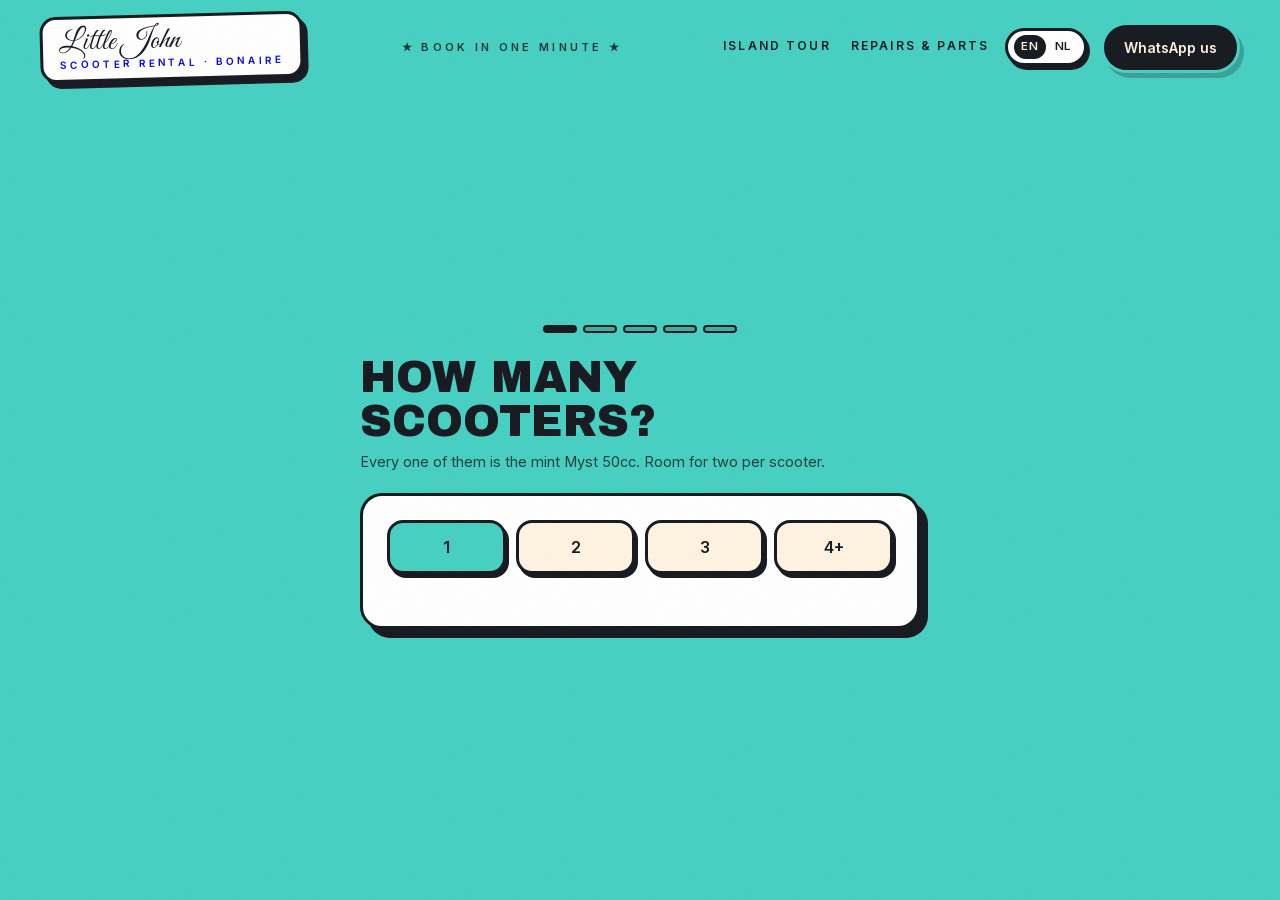
==== book/index.html @ 7f9b7f6e "WhatsApp booking quiz at /book/ and /nl/book/: the site takes real bookings today Five-step quiz (ho" ====
<!DOCTYPE html>
<html lang="en">
<head>
<meta charset="UTF-8">
<meta name="viewport" content="width=device-width, initial-scale=1.0">
<title>Book your scooter · Little John Scooters · Bonaire</title>
<meta name="description" content="Book a Little John scooter in one minute. Answer a few quick questions and send your booking straight to us on WhatsApp.">
<meta name="robots" content="noindex, nofollow">
<link rel="canonical" href="https://salty-code-studio.github.io/little-john-scooters/book/">
<link rel="alternate" hreflang="en" href="https://salty-code-studio.github.io/little-john-scooters/book/">
<link rel="alternate" hreflang="nl" href="https://salty-code-studio.github.io/little-john-scooters/nl/book/">
<link rel="alternate" hreflang="x-default" href="https://salty-code-studio.github.io/little-john-scooters/book/">
<meta property="og:title" content="Book your scooter · Little John Scooters">
<meta property="og:description" content="One minute, a few questions, and your scooter request lands straight in our WhatsApp.">
<meta property="og:type" content="website">
<meta property="og:image" content="https://salty-code-studio.github.io/little-john-scooters/assets/img/og.jpg">
<meta name="twitter:card" content="summary_large_image">
<link rel="icon" href="../assets/img/favicon.svg" type="image/svg+xml">
<link rel="preload" href="../assets/fonts/archivo-black.woff2" as="font" type="font/woff2" crossorigin>
<link rel="preload" href="../assets/fonts/inter-400.woff2" as="font" type="font/woff2" crossorigin>
<link rel="stylesheet" href="../css/styles.css">
</head>
<body>

<header class="topbar">
  <a class="lockup" href="../" aria-label="Little John Scooters home" style="text-decoration:none">
    <span class="script">Little John</span>
    <span class="caps">Scooter Rental · <em>Bonaire</em></span>
  </a>
  <p class="tagbar">★ Book in one minute ★</p>
  <div class="topnav">
    <nav class="navlinks" aria-label="Main">
      <a href="../tours/">Island Tour</a>
      <a href="../#repairs">Repairs &amp; Parts</a>
    </nav>
    <div class="lang" aria-label="Language">
      <span aria-current="true">EN</span>
      <a href="../nl/book/" lang="nl" hreflang="nl">NL</a>
    </div>
    <a class="pill" href="https://wa.me/5997774734?text=Hi%21%20I%27d%20like%20to%20reserve%20a%20scooter." target="_blank" rel="noopener">WhatsApp us</a>
  </div>
</header>

<main>
  <section class="stop field-mint quiz-stop">
    <div class="quiz">
      <div class="quiz-progress" aria-hidden="true"><i class="on"></i><i></i><i></i><i></i><i></i></div>

      <!-- Step 1: how many -->
      <section class="q-step active" aria-label="How many scooters">
        <h1 class="q-title">How many<br>scooters?</h1>
        <p class="q-sub">Every one of them is the mint Myst 50cc. Room for two per scooter.</p>
        <div class="q-card">
          <div class="q-opts row">
            <button type="button" class="q-opt sel" data-qty="1">1</button>
            <button type="button" class="q-opt" data-qty="2">2</button>
            <button type="button" class="q-opt" data-qty="3">3</button>
            <button type="button" class="q-opt" data-qty="4">4+</button>
          </div>
          <p class="q-error" role="alert"></p>
        </div>
      </section>

      <!-- Step 2: dates -->
      <section class="q-step" aria-label="Dates">
        <h1 class="q-title">When do<br>you ride?</h1>
        <p class="q-sub">Open Mon-Fri 09:00-17:00, Sat 10:00-14:00, Sunday by appointment.</p>
        <div class="q-card">
          <label class="q-field"><span>Pick-up date</span><input class="q-input" type="date" id="qFrom"></label>
          <label class="q-field"><span>Return date</span><input class="q-input" type="date" id="qUntil"></label>
          <div class="q-field"><span>Pick-up time (roughly)</span>
            <div class="q-chips">
              <button type="button" class="q-chip" data-time="09:00">09:00</button>
              <button type="button" class="q-chip" data-time="11:00">11:00</button>
              <button type="button" class="q-chip" data-time="13:00">13:00</button>
              <button type="button" class="q-chip" data-time="15:00">15:00</button>
              <button type="button" class="q-chip" data-time="flexible">Flexible</button>
            </div>
          </div>
          <div class="q-est" id="qEst" hidden></div>
          <p class="q-error" role="alert"></p>
          <div class="q-nav">
            <button type="button" class="btn btn-line" data-back>Back</button>
            <button type="button" class="btn btn-ink" data-next>Continue</button>
          </div>
        </div>
      </section>

      <!-- Step 3: where -->
      <section class="q-step" aria-label="Pickup or delivery">
        <h1 class="q-title">Pickup or<br>delivery?</h1>
        <p class="q-sub">We can bring the scooter to your hotel or apartment.</p>
        <div class="q-card">
          <div class="q-opts">
            <button type="button" class="q-opt sel" data-where="shop">At the shop · Kaya Industria 17-5</button>
            <button type="button" class="q-opt" data-where="delivery">Bring it to me</button>
          </div>
          <label class="q-field" id="qPlaceField" hidden><span>Where?</span><input class="q-input" type="text" id="qPlace" placeholder="Hotel, apartment or address"></label>
          <p class="q-error" role="alert"></p>
          <div class="q-nav">
            <button type="button" class="btn btn-line" data-back>Back</button>
            <button type="button" class="btn btn-ink" data-next>Continue</button>
          </div>
        </div>
      </section>

      <!-- Step 4: name -->
      <section class="q-step" aria-label="Your name">
        <h1 class="q-title">Who's<br>riding?</h1>
        <p class="q-sub">A name for the booking is all we need. You send the message yourself, so we get your WhatsApp automatically.</p>
        <div class="q-card">
          <label class="q-field"><span>Your name</span><input class="q-input" type="text" id="qName" placeholder="Your name" autocomplete="name"></label>
          <label class="q-field"><span>Anything to add? (optional)</span><input class="q-input" type="text" id="qNote" placeholder="Second helmet, late arrival…"></label>
          <p class="q-error" role="alert"></p>
          <div class="q-nav">
            <button type="button" class="btn btn-line" data-back>Back</button>
            <button type="button" class="btn btn-ink" data-next>Continue</button>
          </div>
        </div>
      </section>

      <!-- Step 5: summary + send -->
      <section class="q-step" aria-label="Send your request">
        <h1 class="q-title">Send it.<br>Ride it.</h1>
        <p class="q-sub">One tap opens WhatsApp with your request ready to go. Sjonny confirms it personally. You pay at pickup: cash or card.</p>
        <div class="q-card">
          <ul class="q-recap">
            <li><b>Scooters</b><span id="rQty"></span></li>
            <li><b>From</b><span id="rFrom"></span></li>
            <li><b>Until</b><span id="rUntil"></span></li>
            <li id="rEstRow"><b>Price est.</b><span id="rEst"></span></li>
            <li><b>Where</b><span id="rWhere"></span></li>
            <li><b>Name</b><span id="rName"></span></li>
          </ul>
          <a class="btn btn-mint btn-big q-wa" id="qSend" href="#" target="_blank" rel="noopener">Send via WhatsApp</a>
          <p class="q-alt">Rather talk? Call or app us at <a href="https://wa.me/5997774734" target="_blank" rel="noopener">+599 777 4734</a></p>
          <div class="q-nav">
            <button type="button" class="btn btn-line" data-back>Back</button>
            <span></span>
          </div>
        </div>
      </section>
    </div>
  </section>
</main>

<div class="grain" aria-hidden="true"></div>

<script src="../js/config.js"></script>
<script src="../js/book.js"></script>
</body>
</html>
---- css/styles.css ----
/* Little John Scooters · Island Pop mockup · Salty Code Studio */

@font-face { font-family: 'Archivo Black'; src: url('../assets/fonts/archivo-black.woff2') format('woff2'); font-weight: 900; font-display: swap; }
@font-face { font-family: 'Inter'; src: url('../assets/fonts/inter-400.woff2') format('woff2'); font-weight: 400; font-display: swap; }
@font-face { font-family: 'Inter'; src: url('../assets/fonts/inter-600.woff2') format('woff2'); font-weight: 600; font-display: swap; }
@font-face { font-family: 'Great Vibes'; src: url('../assets/fonts/great-vibes.woff2') format('woff2'); font-weight: 400; font-display: swap; }

:root {
  --mint: #45D0C2;
  --mint-deep: #2FB3A6;
  --ink: #15181E;
  --cream: #FFF3E2;
  --gold: #E9C878;
  --gold-deep: #C9A96A;
  --display: 'Archivo Black', 'Arial Black', sans-serif;
  --body: 'Inter', -apple-system, 'Helvetica Neue', sans-serif;
  --script: 'Great Vibes', 'Snell Roundhand', cursive;
}

* { margin: 0; padding: 0; box-sizing: border-box; }
html { scroll-behavior: smooth; }
body {
  font-family: var(--body);
  background: var(--mint);
  color: var(--ink);
  overflow-x: hidden;
  line-height: 1.5;
}

/* ---------- texture ---------- */
.grain {
  position: fixed; inset: -50%; z-index: 50; pointer-events: none; opacity: .05;
  background-image: url("data:image/svg+xml,%3Csvg xmlns='http://www.w3.org/2000/svg' width='140' height='140'%3E%3Cfilter id='n'%3E%3CfeTurbulence type='fractalNoise' baseFrequency='.85' numOctaves='2'/%3E%3C/filter%3E%3Crect width='140' height='140' filter='url(%23n)'/%3E%3C/svg%3E");
}

/* ---------- topbar ---------- */
.topbar {
  position: fixed; top: 0; left: 0; right: 0; z-index: 30;
  display: flex; justify-content: space-between; align-items: center; gap: 12px;
  padding: 14px clamp(16px, 3.5vw, 40px);
  mix-blend-mode: normal;
}
.lockup {
  display: flex; flex-direction: column; line-height: 1;
  background: #fff; border: 3px solid var(--ink); border-radius: 16px;
  padding: 8px 16px 10px; box-shadow: 5px 6px 0 var(--ink);
  transform: rotate(-1.5deg);
}
.lockup .script { font-family: var(--script); font-size: clamp(24px, 2.6vw, 30px); color: var(--ink); }
.lockup .caps { font-size: clamp(8px, .9vw, 10px); letter-spacing: .3em; text-transform: uppercase; font-weight: 600; margin-top: 2px; }
.lockup .caps em { font-style: normal; }
.tagbar {
  font-size: 11px; letter-spacing: .3em; text-transform: uppercase; font-weight: 600;
  opacity: .85; display: none;
}
@media (min-width: 900px) { .tagbar { display: block; } }
.pill {
  font-weight: 700; font-size: 14px; color: var(--cream); background: var(--ink);
  padding: 12px 20px; border-radius: 999px; text-decoration: none; border: 3px solid var(--mint);
  box-shadow: 4px 5px 0 rgba(21, 24, 30, .25);
  transition: transform .15s ease;
}
.pill:hover { transform: translateY(-2px) rotate(-2deg); }

/* ---------- fields ---------- */
.stop { min-height: 100svh; position: relative; display: flex; align-items: center; justify-content: center; padding: 18vh clamp(18px, 5vw, 72px) 12vh; overflow: hidden; }
.field-mint { background: var(--mint); color: var(--ink); }
.field-cream { background: var(--cream); color: var(--ink); }
.field-ink { background: var(--ink); color: var(--cream); }
.field-gold { background: var(--gold); color: var(--ink); }
.wrap { width: min(1080px, 100%); position: relative; z-index: 2; }

/* ---------- type ---------- */
h1, h2, h3, .p-num { font-family: var(--display); font-weight: 900; text-transform: uppercase; }
.kicker { font-size: 12px; letter-spacing: .32em; text-transform: uppercase; font-weight: 700; margin-bottom: 16px; opacity: .8; }
.mint-k { color: var(--mint); opacity: 1; }
.huge { font-size: clamp(38px, 7vw, 84px); line-height: .95; letter-spacing: -.01em; margin-bottom: 30px; }
.script { font-family: var(--script); text-transform: none; }
.accent { color: var(--mint-deep); font-size: clamp(22px, 2.4vw, 27px); }
.field-ink .accent { color: var(--mint); }
.big-script { font-size: clamp(40px, 6vw, 68px); color: var(--mint); }

/* ---------- hero ---------- */
#hero { flex-direction: column; text-align: center; }
.giant { position: relative; z-index: 1; line-height: .88; letter-spacing: -.015em; user-select: none; }
.giant .line { display: block; font-size: clamp(64px, 14.5vw, 220px); }
.giant .l2 { color: var(--cream); }

.hero-stage { position: relative; z-index: 2; width: min(64vmin, 540px); margin: clamp(-30px, -4vw, -60px) auto 0; }
.hero-scooter.cartoon-img { width: 100%; display: block; will-change: transform; }
.hero-puffs { position: absolute; left: 4%; bottom: 22%; width: 20%; height: 30%; pointer-events: none; }
.hero-puffs i {
  position: absolute; bottom: 0; left: 30%; border-radius: 50%;
  background: radial-gradient(circle at 42% 42%, rgba(21, 24, 30, .3), rgba(21, 24, 30, .08) 70%);
  width: 26px; height: 26px; opacity: 0;
}
.hero-puffs i:nth-child(2) { width: 34px; height: 34px; left: 12%; }
.hero-puffs i:nth-child(3) { width: 20px; height: 20px; left: 46%; }
.spin-badge { position: absolute; right: clamp(4px, 6vw, 90px); bottom: clamp(90px, 16vh, 170px); width: clamp(110px, 14vw, 180px); z-index: 3; }
.spin-badge svg { width: 100%; height: auto; animation: spin 14s linear infinite; }
.spin-badge text { font-family: var(--body); font-weight: 700; font-size: 15.5px; letter-spacing: .18em; fill: var(--ink); }
@keyframes spin { to { transform: rotate(360deg); } }
.hero-cta { display: flex; gap: 14px; justify-content: center; margin-top: 34px; flex-wrap: wrap; position: relative; z-index: 3; }

.btn {
  font-weight: 700; text-decoration: none; border-radius: 16px;
  padding: 16px 28px; font-size: 16px; display: inline-block; color: var(--ink);
  border: 3px solid var(--ink); background: transparent;
  box-shadow: 5px 6px 0 var(--ink);
  transition: transform .15s ease, box-shadow .15s ease;
}
.btn:hover { transform: translate(2px, 3px) rotate(-1deg); box-shadow: 2px 2px 0 var(--ink); }
.btn-ink { background: var(--ink); color: var(--cream); }
.btn-line { background: var(--cream); }
.btn-mint { background: var(--mint); color: var(--ink); border-color: var(--mint); box-shadow: 5px 6px 0 var(--mint-deep); }
.btn-mint:hover { box-shadow: 2px 2px 0 var(--mint-deep); }
.btn-big { font-size: 19px; padding: 20px 38px; }

/* ---------- doodles ---------- */
.doodles { position: absolute; inset: 0; z-index: 0; pointer-events: none; }
.d { position: absolute; width: clamp(22px, 3vw, 40px); fill: var(--ink); opacity: .85; }
.field-ink .d { fill: var(--mint); }
.d-eyes { width: clamp(44px, 6vw, 76px); }
.d-eyes circle { fill: var(--cream); stroke: var(--ink); stroke-width: 2; }
.d-eyes .pupil { fill: var(--ink); stroke: none; }
.field-ink .d-eyes circle { fill: var(--ink); stroke: var(--mint); }
.field-ink .d-eyes .pupil { fill: var(--mint); }

/* ---------- marquee ---------- */
.marquee { overflow: hidden; padding: 16px 0; border-top: 3px solid var(--ink); border-bottom: 3px solid var(--ink); position: relative; z-index: 3; }
.mq-ink { background: var(--ink); color: var(--cream); border-color: var(--ink); }
.mq-mint { background: var(--mint); color: var(--ink); }
.mq-track { display: flex; white-space: nowrap; width: max-content; }
.mq-track span {
  font-family: var(--display); font-size: clamp(15px, 1.8vw, 21px); letter-spacing: .12em;
  padding-right: 24px;
}
@media (prefers-reduced-motion: no-preference) {
  .mq-track { animation: mq 28s linear infinite; }
}
@keyframes mq { to { transform: translateX(-50%); } }

/* ---------- cards ---------- */
.cards { display: grid; gap: 20px; margin-top: 8px; }
.fleet-cards { grid-template-columns: repeat(auto-fit, minmax(250px, 1fr)); }
.routes, .quotes { grid-template-columns: repeat(auto-fit, minmax(230px, 1fr)); }
.card {
  background: #fff; border: 3px solid var(--ink); border-radius: 22px; padding: 26px;
  box-shadow: 8px 9px 0 var(--ink);
}
.field-gold .card, .field-cream .card { background: #fff; }
.tilt-l { transform: rotate(-1.4deg); }
.tilt-r { transform: rotate(1.3deg); }
.card h3 { font-size: clamp(20px, 2.2vw, 26px); margin: 4px 0 8px; }
.card p { font-size: 15px; }
.badges { list-style: none; display: flex; flex-wrap: wrap; gap: 8px; margin-top: 16px; }
.badges li {
  font-size: 11.5px; font-weight: 700; letter-spacing: .02em; text-transform: uppercase;
  background: var(--mint); border: 2px solid var(--ink);
  padding: 6px 10px; border-radius: 999px;
}

/* ---------- fleet burnout gag ---------- */
.burnout-stage { position: absolute; inset: auto 0 3vh 0; height: 30vh; z-index: 1; pointer-events: none; }
.fleet-scooter {
  position: absolute; bottom: 0; left: clamp(20px, 7vw, 120px);
  width: clamp(150px, 17vw, 250px);
  transform-origin: 18% 88%;
  filter: drop-shadow(8px 10px 0 rgba(21, 24, 30, .15));
  will-change: transform;
}
.smoke { position: absolute; bottom: 2%; left: clamp(0px, 5vw, 90px); width: clamp(90px, 10vw, 150px); height: 90px; }
.smoke i {
  position: absolute; bottom: 0; border-radius: 50%;
  background: radial-gradient(circle at 40% 40%, rgba(21, 24, 30, .28), rgba(21, 24, 30, .06) 70%);
  width: 34px; height: 34px; opacity: 0; transform: scale(.3);
}
.smoke i:nth-child(1) { left: 4%; }
.smoke i:nth-child(2) { left: 26%; width: 44px; height: 44px; }
.smoke i:nth-child(3) { left: 48%; width: 28px; height: 28px; }
.smoke i:nth-child(4) { left: 14%; bottom: 22px; width: 52px; height: 52px; }
.smoke i:nth-child(5) { left: 40%; bottom: 30px; width: 38px; height: 38px; }
html.static .burnout-stage { display: none; }

/* ---------- model cutouts in fleet cards ---------- */
.model-card { padding-top: 10px; overflow: visible; }
.model-cutout {
  display: block; width: 78%; max-width: 300px;
  margin: -74px auto 4px;
  transform: rotate(-4deg);
  filter: drop-shadow(0 14px 18px rgba(21, 24, 30, .28));
}
.fleet-cards { margin-top: 84px; }

/* ---------- location photos + availability chips ---------- */
.loc {
  border: 3px solid var(--ink); border-radius: 14px; overflow: hidden;
  margin: 2px 0 16px; transform: rotate(-1.6deg);
  box-shadow: 5px 6px 0 var(--ink); background: var(--ink);
}
.loc-r { transform: rotate(1.4deg); }
.loc img { width: 100%; aspect-ratio: 4 / 3; object-fit: cover; display: block; }
.chip-cta {
  display: inline-block; margin-top: 16px;
  font-size: 12.5px; font-weight: 700; letter-spacing: .06em; text-transform: uppercase;
  color: var(--ink); background: var(--mint); text-decoration: none;
  border: 2px solid var(--ink); border-radius: 999px; padding: 9px 14px;
  box-shadow: 3px 4px 0 var(--ink);
  transition: transform .15s ease, box-shadow .15s ease;
}
.chip-cta:hover { transform: translate(1px, 2px) rotate(-1deg); box-shadow: 1px 1px 0 var(--ink); }
.credit-photos { margin-top: 8px; opacity: .35; letter-spacing: .08em; }

/* ---------- rates stack ---------- */
.price-stack { list-style: none; margin-top: 10px; }
.price-stack li {
  display: flex; align-items: baseline; gap: clamp(14px, 3vw, 34px); flex-wrap: wrap;
  padding: 22px 0; border-bottom: 3px dashed rgba(255, 243, 226, .25); position: relative;
}
.p-num { font-size: clamp(56px, 10vw, 130px); color: var(--mint); line-height: .9; letter-spacing: -.02em; }
.p-per { font-size: clamp(14px, 1.6vw, 18px); font-weight: 700; text-transform: uppercase; letter-spacing: .18em; display: flex; flex-direction: column; gap: 4px; }
.p-per em { font-style: normal; font-weight: 400; text-transform: none; letter-spacing: 0; opacity: .7; font-size: 14px; }
.price-stack .best .p-num { color: var(--gold); }
.p-flag { position: absolute; top: 10px; left: 0; color: var(--gold); font-size: clamp(24px, 2.6vw, 32px); transform: rotate(-4deg); }
.price-stack .best { padding-top: 44px; }
.smallprint { font-size: 13.5px; opacity: .75; margin-top: 26px; }

/* ---------- booking ---------- */
.booking-wrap { display: grid; grid-template-columns: 1.05fr .95fr; gap: clamp(28px, 5vw, 64px); align-items: center; }
.checks { list-style: none; margin-top: 4px; }
.checks li { padding: 10px 0 10px 36px; position: relative; font-size: 17px; font-weight: 600; }
.checks li::before {
  content: '✓'; position: absolute; left: 0; top: 9px;
  width: 24px; height: 24px; border-radius: 50%;
  background: var(--ink); color: var(--mint); font-weight: 700; font-size: 14px;
  display: grid; place-items: center;
}
.note { font-size: 14px; opacity: .8; margin-top: 16px; max-width: 42ch; }

.phone {
  width: min(310px, 80vw); margin: 0 auto; background: var(--ink);
  border: 3px solid var(--ink); border-radius: 42px;
  padding: 12px; box-shadow: 12px 14px 0 rgba(21, 24, 30, .25);
  position: relative; transform: rotate(2deg);
}
.phone-notch { width: 96px; height: 20px; background: var(--ink); border-radius: 0 0 14px 14px; position: absolute; top: 10px; left: 50%; transform: translateX(-50%); z-index: 2; }
.phone-screen { background: #fff; border-radius: 30px; padding: 34px 16px 16px; }
.phone-title { font-family: var(--display); font-size: 17px; margin-bottom: 10px; text-transform: uppercase; }
.stock-pill { display: inline-block; font-size: 11px; font-weight: 700; background: var(--mint); border: 2px solid var(--ink); padding: 4px 10px; border-radius: 999px; margin-bottom: 12px; }
.cal-head, .cal-grid { display: grid; grid-template-columns: repeat(7, 1fr); gap: 3px; text-align: center; }
.cal-head span { font-size: 9.5px; letter-spacing: .08em; opacity: .55; padding: 4px 0; text-transform: uppercase; font-weight: 700; }
.cal-grid span { font-size: 11.5px; font-weight: 600; padding: 7px 0; border-radius: 8px; background: #f4f0e9; }
.cal-grid .dim { opacity: .35; }
.cal-grid .sel { background: #bdeee8; }
.cal-grid .start, .cal-grid .end { background: var(--mint); border: 2px solid var(--ink); }
.cal-grid .blocked { background: #f6dcd2; color: #b3aca3; text-decoration: line-through; }
.steps { display: flex; gap: 4px; margin: 14px 0; flex-wrap: wrap; }
.steps span { font-size: 9.5px; letter-spacing: .04em; text-transform: uppercase; font-weight: 700; padding: 5px 8px; border-radius: 999px; background: #f4f0e9; opacity: .65; }
.steps .done { background: #bdeee8; opacity: 1; }
.steps .active { background: var(--mint); border: 2px solid var(--ink); opacity: 1; }
.phone-btn { display: block; text-decoration: none; background: var(--ink); color: var(--mint); font-weight: 700; text-align: center; padding: 13px; border-radius: 14px; font-size: 14px; text-transform: uppercase; letter-spacing: .06em; }
.phone-btn:hover { background: #23262c; }

/* ---------- trust ---------- */
.stars { color: var(--ink); font-size: 26px; letter-spacing: .24em; margin-bottom: 20px; }
.stars-note { font-family: var(--body); font-size: 13px; letter-spacing: .12em; font-weight: 700; text-transform: uppercase; vertical-align: middle; margin-left: 8px; }
.quotes blockquote { font-size: 16px; font-style: italic; font-weight: 600; }
.quotes blockquote cite { display: block; margin-top: 12px; font-style: normal; font-size: 11.5px; font-weight: 700; letter-spacing: .12em; text-transform: uppercase; opacity: .55; }
.review-link { display: inline-block; margin-top: 22px; font-size: 13px; font-weight: 700; letter-spacing: .06em; text-transform: uppercase; color: var(--ink); }
.tour-quote { margin-top: 30px; font-size: 16px; font-style: italic; font-weight: 600; max-width: 560px; }
.tour-quote cite { display: block; margin-top: 12px; font-style: normal; font-size: 11.5px; font-weight: 700; letter-spacing: .12em; text-transform: uppercase; opacity: .6; }
.facts { margin-top: 30px; display: grid; gap: 6px; }
.facts p { font-size: 15px; }
.facts strong { text-transform: uppercase; font-size: 12.5px; letter-spacing: .14em; }
.repairs-strip { margin-top: 26px; padding: 18px 22px; background: var(--ink); color: var(--cream); border-radius: 18px; box-shadow: 8px 9px 0 rgba(21, 24, 30, .2); transform: rotate(-.6deg); }
.repairs-strip .script { margin-right: 10px; }
.repairs-strip p { font-size: 15.5px; }

/* ---------- finale ---------- */
#finale { text-align: center; }
.finale-wrap { display: flex; flex-direction: column; align-items: center; }
.giant-2 { font-size: clamp(58px, 12vw, 170px); line-height: .9; color: var(--cream); margin: 6px 0 0; }
.finale-scooter { width: min(52vmin, 420px); margin: 26px 0 10px; filter: drop-shadow(0 20px 34px rgba(69, 208, 194, .35)); will-change: transform; }
.contact-line { margin-top: 30px; font-size: 15px; opacity: .9; }
.contact-line a { color: var(--mint); text-decoration: none; font-weight: 600; }
footer { margin-top: 36px; }
.credit { font-size: 11.5px; letter-spacing: .2em; text-transform: uppercase; opacity: .55; }


/* ---------- interactive fleet cards ---------- */
.model-card { cursor: pointer; transition: transform .2s ease, box-shadow .2s ease; }
.model-card .model-cutout { transition: transform .3s cubic-bezier(.3, 1.6, .4, 1); }
.model-card:hover { transform: translateY(-6px) rotate(-.6deg); box-shadow: 10px 13px 0 var(--ink); }
.model-card:hover .model-cutout { transform: translateY(-30px) rotate(-9deg) scale(1.07); }
.model-card.tilt-r:hover .model-cutout { transform: translateY(-30px) rotate(9deg) scale(1.07); }

/* ---------- repairs: exploded cartoon ---------- */
.repairs-wrap { display: grid; grid-template-columns: .9fr 1.1fr; gap: clamp(24px, 4vw, 56px); align-items: center; }
.morph-stage { position: relative; width: 100%; max-width: 620px; margin: 0 auto; }
.morph-stage img { width: 100%; display: block; }
.rp-exploded { position: absolute; inset: 0; opacity: 0; }
.part-label {
  position: absolute; font-size: 12.5px; font-weight: 700; letter-spacing: .08em; text-transform: uppercase;
  background: var(--cream); border: 3px solid var(--ink); border-radius: 999px;
  padding: 7px 13px; box-shadow: 4px 5px 0 var(--ink); opacity: 0; white-space: nowrap;
}
.pl-1 { top: 4%; left: -2%; transform: rotate(-4deg); }
.pl-2 { top: 2%; right: -3%; transform: rotate(3deg); }
.pl-3 { bottom: 6%; left: -4%; transform: rotate(3deg); }
.pl-4 { bottom: 4%; right: -2%; transform: rotate(-3deg); }
.repairs-lead { font-size: 16.5px; max-width: 44ch; }
.repairs-badges { margin-top: 18px; }
.repairs-badges li { background: var(--cream); }
.part-label { opacity: 0; }
html.static .part-label { opacity: 1; }
@media (max-width: 900px) {
  .repairs-wrap { grid-template-columns: 1fr; }
}

/* ---------- topbar nav + language toggle ---------- */
.topnav { display: flex; align-items: center; gap: 14px; }
.navlinks { display: none; gap: 16px; }
@media (min-width: 720px) { .navlinks { display: flex; } }
.navlinks a {
  font-size: 12px; font-weight: 700; letter-spacing: .18em; text-transform: uppercase;
  color: var(--ink); text-decoration: none; padding: 6px 2px;
  border-bottom: 3px solid transparent; transition: border-color .15s ease;
}
.navlinks a:hover { border-color: var(--ink); }
.lang {
  display: flex; align-items: center; gap: 2px;
  background: #fff; border: 3px solid var(--ink); border-radius: 999px;
  padding: 4px 6px; box-shadow: 3px 4px 0 var(--ink); font-size: 11.5px; font-weight: 700;
}
.lang a, .lang span { color: var(--ink); text-decoration: none; padding: 3px 7px; border-radius: 999px; letter-spacing: .06em; }
.lang span { background: var(--ink); color: var(--cream); }
.lang a:hover { background: var(--cream); }

/* ---------- single-model fleet ---------- */
.fleet-cards.single { grid-template-columns: 1fr; max-width: 560px; margin-left: auto; margin-right: auto; }
.fleet-stats { display: flex; flex-wrap: wrap; gap: 10px 26px; margin-top: 26px; justify-content: center; }
.fleet-stats p { font-size: 13px; font-weight: 700; letter-spacing: .14em; text-transform: uppercase; }
.fleet-stats strong { font-family: var(--display); font-size: 22px; letter-spacing: 0; margin-right: 6px; }

/* ---------- tour teaser + tour page ---------- */
.tour-facts { display: flex; flex-wrap: wrap; gap: 10px; margin: 22px 0 6px; }
.tour-facts li {
  list-style: none; font-size: 12.5px; font-weight: 700; letter-spacing: .06em; text-transform: uppercase;
  background: var(--cream); color: var(--ink); border: 2px solid var(--ink);
  padding: 8px 13px; border-radius: 999px;
}
.field-ink .tour-facts li { background: var(--ink); color: var(--cream); border-color: var(--mint); }
.cta-row { display: flex; gap: 12px; flex-wrap: wrap; margin-top: 22px; }
.tour-lead { font-size: 17px; max-width: 54ch; }
.field-ink .tour-lead { opacity: .92; }

.route-list { list-style: none; display: grid; gap: 18px; margin-top: 10px; counter-reset: stop; }
.route-card { display: grid; grid-template-columns: auto 1fr; gap: 18px; align-items: start; }
.route-num {
  font-family: var(--display); font-size: clamp(26px, 3.4vw, 40px); line-height: 1;
  background: var(--ink); color: var(--mint); border-radius: 16px;
  padding: 12px 14px; box-shadow: 5px 6px 0 rgba(21, 24, 30, .22);
  transform: rotate(-2deg); min-width: 64px; text-align: center;
}
.route-card:nth-child(even) .route-num { transform: rotate(2deg); background: #fff; color: var(--ink); border: 3px solid var(--ink); }
.route-card h3 { font-size: clamp(18px, 2vw, 23px); margin-bottom: 6px; }
.route-card p { font-size: 15px; max-width: 62ch; }
.route-card .loc { max-width: 420px; margin-top: 14px; }
.route-flag { font-size: 12px; font-weight: 700; letter-spacing: .14em; text-transform: uppercase; background: var(--gold); border: 2px solid var(--ink); border-radius: 999px; padding: 4px 10px; display: inline-block; margin-left: 10px; transform: translateY(-3px); }

.tour-hero-facts { margin-top: 30px; display: flex; gap: 10px; flex-wrap: wrap; justify-content: center; }

.policy { margin-top: 26px; padding: 22px 26px; background: #fff; border: 3px solid var(--ink); border-radius: 22px; box-shadow: 8px 9px 0 var(--ink); }
.policy h3 { font-size: 18px; margin-bottom: 10px; }
.policy ul { list-style: none; display: grid; gap: 8px; }
.policy li { font-size: 14.5px; padding-left: 24px; position: relative; }
.policy li::before { content: '★'; position: absolute; left: 0; color: var(--mint-deep); }

/* ---------- repairs & parts ---------- */
.parts-line { font-size: 16.5px; max-width: 44ch; margin-top: 18px; }
.parts-line .script { margin-right: 8px; }

/* ---------- booking quiz (/book/) ---------- */
.quiz-stop { min-height: 100svh; display: flex; align-items: center; justify-content: center; padding: 16vh clamp(18px, 5vw, 72px) 10vh; }
.quiz { width: min(560px, 100%); }
.quiz-progress { display: flex; gap: 6px; margin-bottom: 22px; justify-content: center; }
.quiz-progress i { width: 34px; height: 8px; border-radius: 999px; background: rgba(21, 24, 30, .18); border: 2px solid var(--ink); }
.quiz-progress i.on { background: var(--ink); }
.q-step { display: none; }
.q-step.active { display: block; animation: qpop .35s cubic-bezier(.3, 1.4, .4, 1); }
@keyframes qpop { from { opacity: 0; transform: translateY(26px) scale(.98); } }
.q-title { font-family: var(--display); text-transform: uppercase; font-size: clamp(26px, 5vw, 44px); line-height: 1; margin-bottom: 8px; }
.q-sub { font-size: 14.5px; opacity: .8; margin-bottom: 20px; }
.q-card { background: #fff; border: 3px solid var(--ink); border-radius: 22px; padding: 24px; box-shadow: 8px 9px 0 var(--ink); }
.q-opts { display: grid; gap: 10px; }
.q-opts.row { grid-template-columns: repeat(auto-fit, minmax(70px, 1fr)); }
.q-opt {
  font-family: var(--body); font-weight: 700; font-size: 16px; color: var(--ink);
  background: var(--cream); border: 3px solid var(--ink); border-radius: 16px;
  padding: 14px 16px; cursor: pointer; text-align: center;
  box-shadow: 3px 4px 0 var(--ink); transition: transform .12s ease, box-shadow .12s ease, background .12s ease;
}
.q-opt:hover { transform: translate(1px, 2px); box-shadow: 1px 1px 0 var(--ink); }
.q-opt.sel { background: var(--mint); }
.q-field { display: block; margin-top: 14px; }
.q-field span { display: block; font-size: 11.5px; font-weight: 700; letter-spacing: .14em; text-transform: uppercase; margin-bottom: 6px; }
.q-input {
  width: 100%; font-family: var(--body); font-size: 17px; font-weight: 600; color: var(--ink);
  background: var(--cream); border: 3px solid var(--ink); border-radius: 14px; padding: 13px 14px;
}
.q-input:focus { outline: 3px solid var(--mint-deep); outline-offset: 1px; }
.q-chips { display: flex; flex-wrap: wrap; gap: 8px; margin-top: 10px; }
.q-chip { font-size: 13.5px; font-weight: 700; background: #fff; border: 2px solid var(--ink); border-radius: 999px; padding: 8px 13px; cursor: pointer; box-shadow: 2px 3px 0 var(--ink); }
.q-chip.sel { background: var(--mint); }
.q-est { margin-top: 16px; padding: 14px 16px; background: var(--cream); border: 3px dashed var(--ink); border-radius: 14px; font-size: 15px; font-weight: 600; }
.q-est strong { font-family: var(--display); font-size: 22px; }
.q-est em { display: block; font-style: normal; font-size: 12px; opacity: .7; margin-top: 2px; }
.q-nav { display: flex; gap: 10px; margin-top: 18px; justify-content: space-between; align-items: center; }
.q-error { color: #B3402F; font-size: 13.5px; font-weight: 700; margin-top: 10px; min-height: 18px; }
.q-recap { list-style: none; display: grid; gap: 8px; margin: 4px 0 18px; }
.q-recap li { display: flex; justify-content: space-between; gap: 14px; font-size: 15px; border-bottom: 2px dashed rgba(21, 24, 30, .18); padding-bottom: 8px; }
.q-recap li b { text-transform: uppercase; font-size: 11.5px; letter-spacing: .1em; opacity: .65; font-weight: 700; padding-top: 3px; white-space: nowrap; }
.q-wa { width: 100%; text-align: center; font-size: 18px; }
.q-alt { text-align: center; font-size: 13.5px; margin-top: 14px; opacity: .8; }
.q-alt a { color: var(--ink); font-weight: 700; }

/* ---------- static fallback ---------- */
html.static .mq-track { animation: none; }
html.static .spin-badge svg { animation: none; }

/* ---------- responsive ---------- */
@media (max-width: 900px) {
  .booking-wrap { grid-template-columns: 1fr; }
  .stop { padding: 14vh 18px 10vh; }
  .spin-badge { bottom: auto; top: 12%; right: 4%; }
  .price-stack li { gap: 10px; }
  .tilt-l, .tilt-r { transform: none; }
  /* burnout gag rides next to the heading instead of behind stacked cards */
  .burnout-stage { inset: 9vh 0 auto 0; height: 20vh; }
  .fleet-scooter { left: auto; right: 4vw; bottom: auto; top: 30px; width: 128px; }
  .smoke { left: auto; right: 26vw; bottom: auto; top: 60px; transform: scale(.7); }
  .route-card { grid-template-columns: 1fr; }
  .route-num { min-width: 56px; width: max-content; }
  .topbar { flex-wrap: wrap; row-gap: 8px; }
}
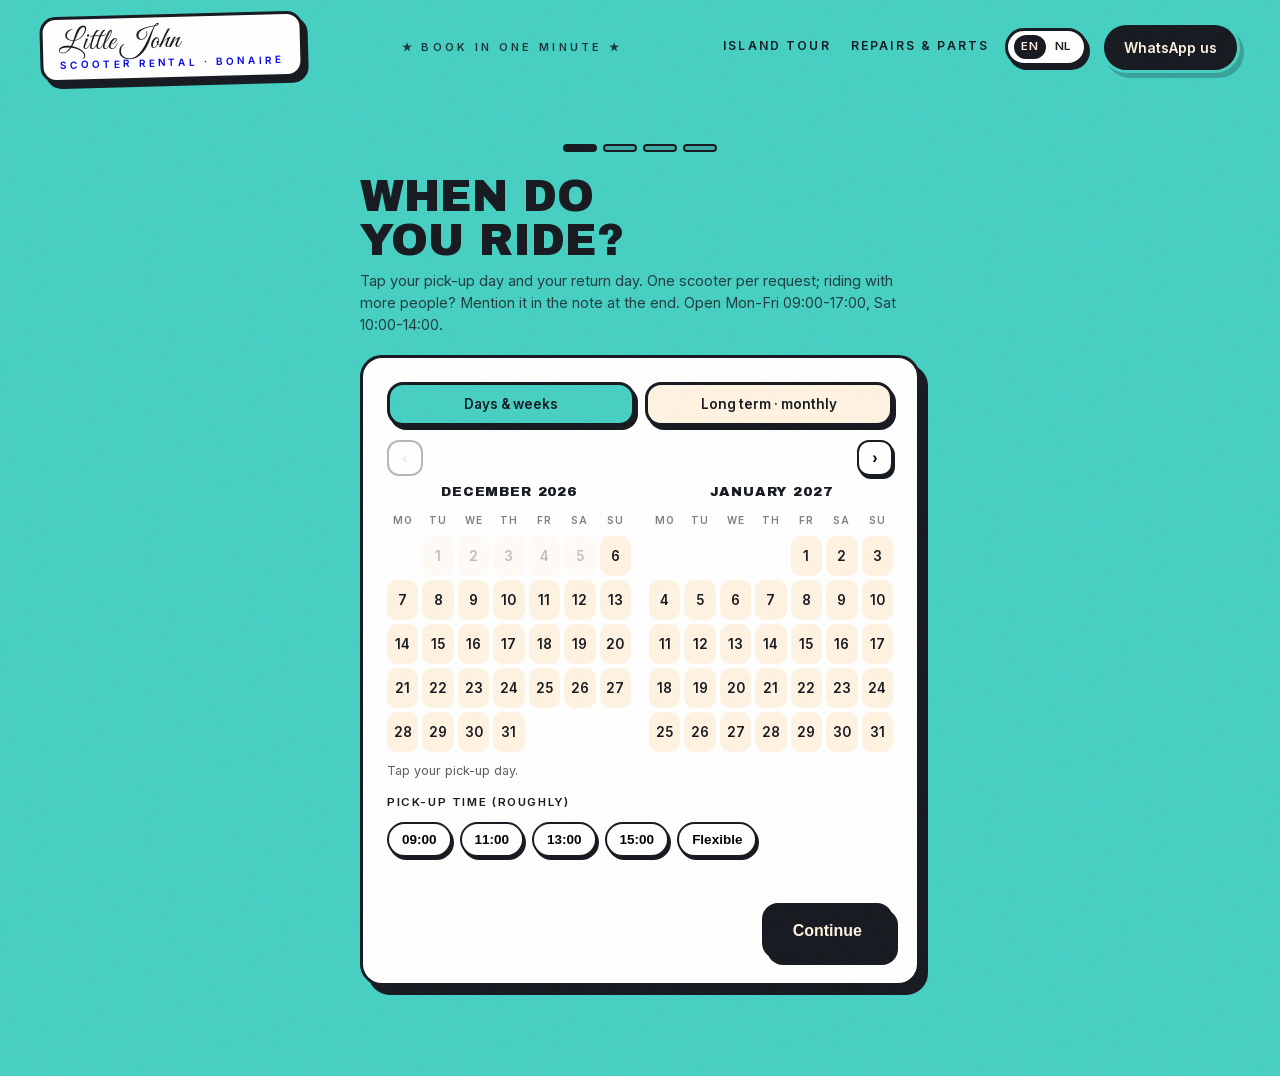
==== commit 10a53962: "Three quizzes on one engine: rental (2-month calendar), tour, repairs with skip Rental /book/: calen" ====
--- a/book/index.html
+++ b/book/index.html
@@ -4,14 +4,14 @@
 <meta charset="UTF-8">
 <meta name="viewport" content="width=device-width, initial-scale=1.0">
 <title>Book your scooter · Little John Scooters · Bonaire</title>
-<meta name="description" content="Book a Little John scooter in one minute. Answer a few quick questions and send your booking straight to us on WhatsApp.">
+<meta name="description" content="Book a Little John scooter in one minute. Tap your days on the calendar and send your booking straight to us on WhatsApp.">
 <meta name="robots" content="noindex, nofollow">
 <link rel="canonical" href="https://salty-code-studio.github.io/little-john-scooters/book/">
 <link rel="alternate" hreflang="en" href="https://salty-code-studio.github.io/little-john-scooters/book/">
 <link rel="alternate" hreflang="nl" href="https://salty-code-studio.github.io/little-john-scooters/nl/book/">
 <link rel="alternate" hreflang="x-default" href="https://salty-code-studio.github.io/little-john-scooters/book/">
-<meta property="og:title" content="Book your scooter · Little John Scooters">
-<meta property="og:description" content="One minute, a few questions, and your scooter request lands straight in our WhatsApp.">
+<meta property="og:title" content="Book your scooter · Little John Scooters · Bonaire">
+<meta property="og:description" content="Book a Little John scooter in one minute. Tap your days on the calendar and send your booking straight to us on WhatsApp.">
 <meta property="og:type" content="website">
 <meta property="og:image" content="https://salty-code-studio.github.io/little-john-scooters/assets/img/og.jpg">
 <meta name="twitter:card" content="summary_large_image">
@@ -19,8 +19,7 @@
 <link rel="preload" href="../assets/fonts/archivo-black.woff2" as="font" type="font/woff2" crossorigin>
 <link rel="preload" href="../assets/fonts/inter-400.woff2" as="font" type="font/woff2" crossorigin>
 <link rel="stylesheet" href="../css/styles.css">
-</head>
-<body>
+</head><body data-quiz="rental">
 
 <header class="topbar">
   <a class="lockup" href="../" aria-label="Little John Scooters home" style="text-decoration:none">
@@ -29,14 +28,8 @@
   </a>
   <p class="tagbar">★ Book in one minute ★</p>
   <div class="topnav">
-    <nav class="navlinks" aria-label="Main">
-      <a href="../tours/">Island Tour</a>
-      <a href="../#repairs">Repairs &amp; Parts</a>
-    </nav>
-    <div class="lang" aria-label="Language">
-      <span aria-current="true">EN</span>
-      <a href="../nl/book/" lang="nl" hreflang="nl">NL</a>
-    </div>
+    <nav class="navlinks" aria-label="Main"><a href="../tours/">Island Tour</a><a href="../repairs/">Repairs &amp; Parts</a></nav>
+    <div class="lang" aria-label="Language"><span aria-current="true">EN</span><a href="../nl/book/" lang="nl" hreflang="nl">NL</a></div>
     <a class="pill" href="https://wa.me/5997774734?text=Hi%21%20I%27d%20like%20to%20reserve%20a%20scooter." target="_blank" rel="noopener">WhatsApp us</a>
   </div>
 </header>
@@ -44,102 +37,50 @@
 <main>
   <section class="stop field-mint quiz-stop">
     <div class="quiz">
-      <div class="quiz-progress" aria-hidden="true"><i class="on"></i><i></i><i></i><i></i><i></i></div>
-
-      <!-- Step 1: how many -->
-      <section class="q-step active" aria-label="How many scooters">
-        <h1 class="q-title">How many<br>scooters?</h1>
-        <p class="q-sub">Every one of them is the mint Myst 50cc. Room for two per scooter.</p>
-        <div class="q-card">
-          <div class="q-opts row">
-            <button type="button" class="q-opt sel" data-qty="1">1</button>
-            <button type="button" class="q-opt" data-qty="2">2</button>
-            <button type="button" class="q-opt" data-qty="3">3</button>
-            <button type="button" class="q-opt" data-qty="4">4+</button>
-          </div>
-          <p class="q-error" role="alert"></p>
-        </div>
-      </section>
-
-      <!-- Step 2: dates -->
-      <section class="q-step" aria-label="Dates">
-        <h1 class="q-title">When do<br>you ride?</h1>
-        <p class="q-sub">Open Mon-Fri 09:00-17:00, Sat 10:00-14:00, Sunday by appointment.</p>
-        <div class="q-card">
-          <label class="q-field"><span>Pick-up date</span><input class="q-input" type="date" id="qFrom"></label>
-          <label class="q-field"><span>Return date</span><input class="q-input" type="date" id="qUntil"></label>
-          <div class="q-field"><span>Pick-up time (roughly)</span>
-            <div class="q-chips">
-              <button type="button" class="q-chip" data-time="09:00">09:00</button>
-              <button type="button" class="q-chip" data-time="11:00">11:00</button>
-              <button type="button" class="q-chip" data-time="13:00">13:00</button>
-              <button type="button" class="q-chip" data-time="15:00">15:00</button>
-              <button type="button" class="q-chip" data-time="flexible">Flexible</button>
-            </div>
-          </div>
-          <div class="q-est" id="qEst" hidden></div>
-          <p class="q-error" role="alert"></p>
-          <div class="q-nav">
-            <button type="button" class="btn btn-line" data-back>Back</button>
-            <button type="button" class="btn btn-ink" data-next>Continue</button>
-          </div>
-        </div>
-      </section>
-
-      <!-- Step 3: where -->
-      <section class="q-step" aria-label="Pickup or delivery">
-        <h1 class="q-title">Pickup or<br>delivery?</h1>
-        <p class="q-sub">We can bring the scooter to your hotel or apartment.</p>
-        <div class="q-card">
-          <div class="q-opts">
-            <button type="button" class="q-opt sel" data-where="shop">At the shop · Kaya Industria 17-5</button>
-            <button type="button" class="q-opt" data-where="delivery">Bring it to me</button>
-          </div>
-          <label class="q-field" id="qPlaceField" hidden><span>Where?</span><input class="q-input" type="text" id="qPlace" placeholder="Hotel, apartment or address"></label>
-          <p class="q-error" role="alert"></p>
-          <div class="q-nav">
-            <button type="button" class="btn btn-line" data-back>Back</button>
-            <button type="button" class="btn btn-ink" data-next>Continue</button>
-          </div>
-        </div>
-      </section>
-
-      <!-- Step 4: name -->
-      <section class="q-step" aria-label="Your name">
-        <h1 class="q-title">Who's<br>riding?</h1>
-        <p class="q-sub">A name for the booking is all we need. You send the message yourself, so we get your WhatsApp automatically.</p>
-        <div class="q-card">
-          <label class="q-field"><span>Your name</span><input class="q-input" type="text" id="qName" placeholder="Your name" autocomplete="name"></label>
-          <label class="q-field"><span>Anything to add? (optional)</span><input class="q-input" type="text" id="qNote" placeholder="Second helmet, late arrival…"></label>
-          <p class="q-error" role="alert"></p>
-          <div class="q-nav">
-            <button type="button" class="btn btn-line" data-back>Back</button>
-            <button type="button" class="btn btn-ink" data-next>Continue</button>
-          </div>
-        </div>
-      </section>
-
-      <!-- Step 5: summary + send -->
-      <section class="q-step" aria-label="Send your request">
-        <h1 class="q-title">Send it.<br>Ride it.</h1>
-        <p class="q-sub">One tap opens WhatsApp with your request ready to go. Sjonny confirms it personally. You pay at pickup: cash or card.</p>
-        <div class="q-card">
-          <ul class="q-recap">
-            <li><b>Scooters</b><span id="rQty"></span></li>
-            <li><b>From</b><span id="rFrom"></span></li>
-            <li><b>Until</b><span id="rUntil"></span></li>
-            <li id="rEstRow"><b>Price est.</b><span id="rEst"></span></li>
-            <li><b>Where</b><span id="rWhere"></span></li>
-            <li><b>Name</b><span id="rName"></span></li>
-          </ul>
-          <a class="btn btn-mint btn-big q-wa" id="qSend" href="#" target="_blank" rel="noopener">Send via WhatsApp</a>
-          <p class="q-alt">Rather talk? Call or app us at <a href="https://wa.me/5997774734" target="_blank" rel="noopener">+599 777 4734</a></p>
-          <div class="q-nav">
-            <button type="button" class="btn btn-line" data-back>Back</button>
-            <span></span>
-          </div>
-        </div>
-      </section>
+      <div class="quiz-progress" aria-hidden="true"><i class="on"></i><i></i><i></i><i></i></div>
+<section class="q-step active" data-validate="dates" aria-label="Dates">
+  <h1 class="q-title">When do<br>you ride?</h1>
+  <p class="q-sub">Tap your pick-up day and your return day. One scooter per request; riding with more people? Mention it in the note at the end. Open Mon-Fri 09:00-17:00, Sat 10:00-14:00.</p>
+  <div class="q-card">
+<div class="q-opts row q-modes"><button type="button" class="q-opt sel" data-mode="range">Days &amp; weeks</button><button type="button" class="q-opt" data-mode="longterm">Long term · monthly</button></div>
+<div class="cal2" id="qCal" aria-label="Pick your dates"></div>
+<div class="q-field" id="qMonthsField" hidden><span>How many months? (your return day fills in)</span><div class="q-chips"><button type="button" class="q-chip" data-months="1">1</button><button type="button" class="q-chip" data-months="2">2</button><button type="button" class="q-chip" data-months="3">3</button><button type="button" class="q-chip" data-months="4">4</button><button type="button" class="q-chip" data-months="5">5</button><button type="button" class="q-chip" data-months="6">6</button></div></div>
+<div class="q-field"><span>Pick-up time (roughly)</span><div class="q-chips"><button type="button" class="q-chip" data-time="09:00">09:00</button><button type="button" class="q-chip" data-time="11:00">11:00</button><button type="button" class="q-chip" data-time="13:00">13:00</button><button type="button" class="q-chip" data-time="15:00">15:00</button><button type="button" class="q-chip" data-time="flexible">Flexible</button></div></div>
+<div class="q-est" id="qEst" hidden></div>
+<p class="q-error" role="alert"></p>
+<div class="q-nav"><span></span><button type="button" class="btn btn-ink" data-next>Continue</button></div>
+  </div>
+</section>
+<section class="q-step" data-validate="where" aria-label="Pickup or delivery">
+  <h1 class="q-title">Pickup or<br>delivery?</h1>
+  <p class="q-sub">We can bring the scooter to your hotel or apartment.</p>
+  <div class="q-card">
+<div class="q-opts"><button type="button" class="q-opt sel" data-where="shop">At the shop · Kaya Industria 17-5</button><button type="button" class="q-opt" data-where="delivery">Bring it to me</button></div>
+<label class="q-field" id="qPlaceField" hidden><span>Where?</span><input class="q-input" type="text" id="qPlace" placeholder="Hotel, apartment or address"></label>
+<p class="q-error" role="alert"></p>
+<div class="q-nav"><button type="button" class="btn btn-line" data-back>Back</button><button type="button" class="btn btn-ink" data-next>Continue</button></div>
+  </div>
+</section>
+<section class="q-step" data-validate="name" aria-label="Your name">
+  <h1 class="q-title">Who's<br>riding?</h1>
+  <p class="q-sub">A name is all we need. You send the message yourself, so we get your WhatsApp automatically.</p>
+  <div class="q-card">
+<label class="q-field"><span>Your name</span><input class="q-input" type="text" id="qName" placeholder="Your name"></label>
+<label class="q-field"><span>Anything to add? (optional)</span><input class="q-input" type="text" id="qNote" placeholder="Second helmet, extra scooter, late arrival…"></label>
+<p class="q-error" role="alert"></p>
+<div class="q-nav"><button type="button" class="btn btn-line" data-back>Back</button><button type="button" class="btn btn-ink" data-next>Continue</button></div>
+  </div>
+</section>
+<section class="q-step" aria-label="Send your request">
+  <h1 class="q-title">Send it.<br>Ride it.</h1>
+  <p class="q-sub">One tap opens WhatsApp with your request ready to go. Sjonny confirms it personally. You pay at pickup: cash or card.</p>
+  <div class="q-card">
+    <ul class="q-recap"><li><b>Scooter</b><span>Myst 50cc</span></li><li><b>From</b><span id="rFrom"></span></li><li><b>Until</b><span id="rUntil"></span></li><li><b>Price est.</b><span id="rEst"></span></li><li><b>Where</b><span id="rWhere"></span></li><li><b>Name</b><span id="rName"></span></li></ul>
+    <a class="btn btn-mint btn-big q-wa" id="qSend" href="#" target="_blank" rel="noopener">Send via WhatsApp</a>
+    <p class="q-alt">Rather talk? Call or app us at <a href="https://wa.me/5997774734" target="_blank" rel="noopener">+599 777 4734</a></p>
+    <div class="q-nav"><button type="button" class="btn btn-line" data-back>Back</button><span></span></div>
+  </div>
+</section>
     </div>
   </section>
 </main>
@@ -147,6 +88,6 @@
 <div class="grain" aria-hidden="true"></div>
 
 <script src="../js/config.js"></script>
-<script src="../js/book.js"></script>
+<script src="../js/quiz.js"></script>
 </body>
 </html>
--- a/css/styles.css
+++ b/css/styles.css
@@ -403,6 +403,7 @@
 .q-opt:hover { transform: translate(1px, 2px); box-shadow: 1px 1px 0 var(--ink); }
 .q-opt.sel { background: var(--mint); }
 .q-field { display: block; margin-top: 14px; }
+.q-field[hidden], .q-est[hidden] { display: none; }
 .q-field span { display: block; font-size: 11.5px; font-weight: 700; letter-spacing: .14em; text-transform: uppercase; margin-bottom: 6px; }
 .q-input {
   width: 100%; font-family: var(--body); font-size: 17px; font-weight: 600; color: var(--ink);
@@ -412,6 +413,35 @@
 .q-chips { display: flex; flex-wrap: wrap; gap: 8px; margin-top: 10px; }
 .q-chip { font-size: 13.5px; font-weight: 700; background: #fff; border: 2px solid var(--ink); border-radius: 999px; padding: 8px 13px; cursor: pointer; box-shadow: 2px 3px 0 var(--ink); }
 .q-chip.sel { background: var(--mint); }
+.q-modes { margin-bottom: 14px; }
+.q-modes .q-opt { font-size: 13.5px; padding: 11px 10px; }
+
+/* tap-to-pick calendar, styled after the phone-mockup calendar; two months at a time */
+.cal2 { margin-top: 4px; }
+.cal2-nav-row { display: flex; align-items: center; justify-content: space-between; margin-bottom: 6px; }
+.cal2-months { display: grid; grid-template-columns: 1fr; gap: 14px; }
+@media (min-width: 700px) { .cal2-months { grid-template-columns: 1fr 1fr; gap: 18px; } }
+.cal2-title { font-family: var(--display); text-transform: uppercase; font-size: 13.5px; letter-spacing: .06em; text-align: center; margin-bottom: 6px; }
+.cal2-nav {
+  width: 36px; height: 36px; border-radius: 12px; border: 2px solid var(--ink);
+  background: #fff; font-weight: 700; font-size: 16px; cursor: pointer;
+  box-shadow: 2px 3px 0 var(--ink); line-height: 1;
+}
+.cal2-nav:hover:not(:disabled) { transform: translate(1px, 1px); box-shadow: 1px 1px 0 var(--ink); }
+.cal2-nav:disabled { opacity: .3; cursor: default; box-shadow: none; }
+.cal2-grid { display: grid; grid-template-columns: repeat(7, 1fr); gap: 4px; text-align: center; }
+.cal2-grid .dow { font-size: 10px; letter-spacing: .1em; opacity: .55; font-weight: 700; text-transform: uppercase; padding: 4px 0; }
+.cal2-day {
+  font-family: var(--body); font-size: 13.5px; font-weight: 600; color: var(--ink);
+  padding: 10px 0; border-radius: 10px; background: var(--cream);
+  border: 2px solid transparent; cursor: pointer;
+}
+.cal2-day:hover:not(:disabled):not(.edge) { border-color: var(--ink); }
+.cal2-day:disabled { opacity: .28; cursor: default; }
+.cal2-day.mid { background: #bdeee8; }
+.cal2-day.edge { background: var(--mint); border-color: var(--ink); font-weight: 700; }
+.cal2-hint { font-size: 12.5px; opacity: .7; margin-top: 10px; min-height: 16px; }
+
 .q-est { margin-top: 16px; padding: 14px 16px; background: var(--cream); border: 3px dashed var(--ink); border-radius: 14px; font-size: 15px; font-weight: 600; }
 .q-est strong { font-family: var(--display); font-size: 22px; }
 .q-est em { display: block; font-style: normal; font-size: 12px; opacity: .7; margin-top: 2px; }
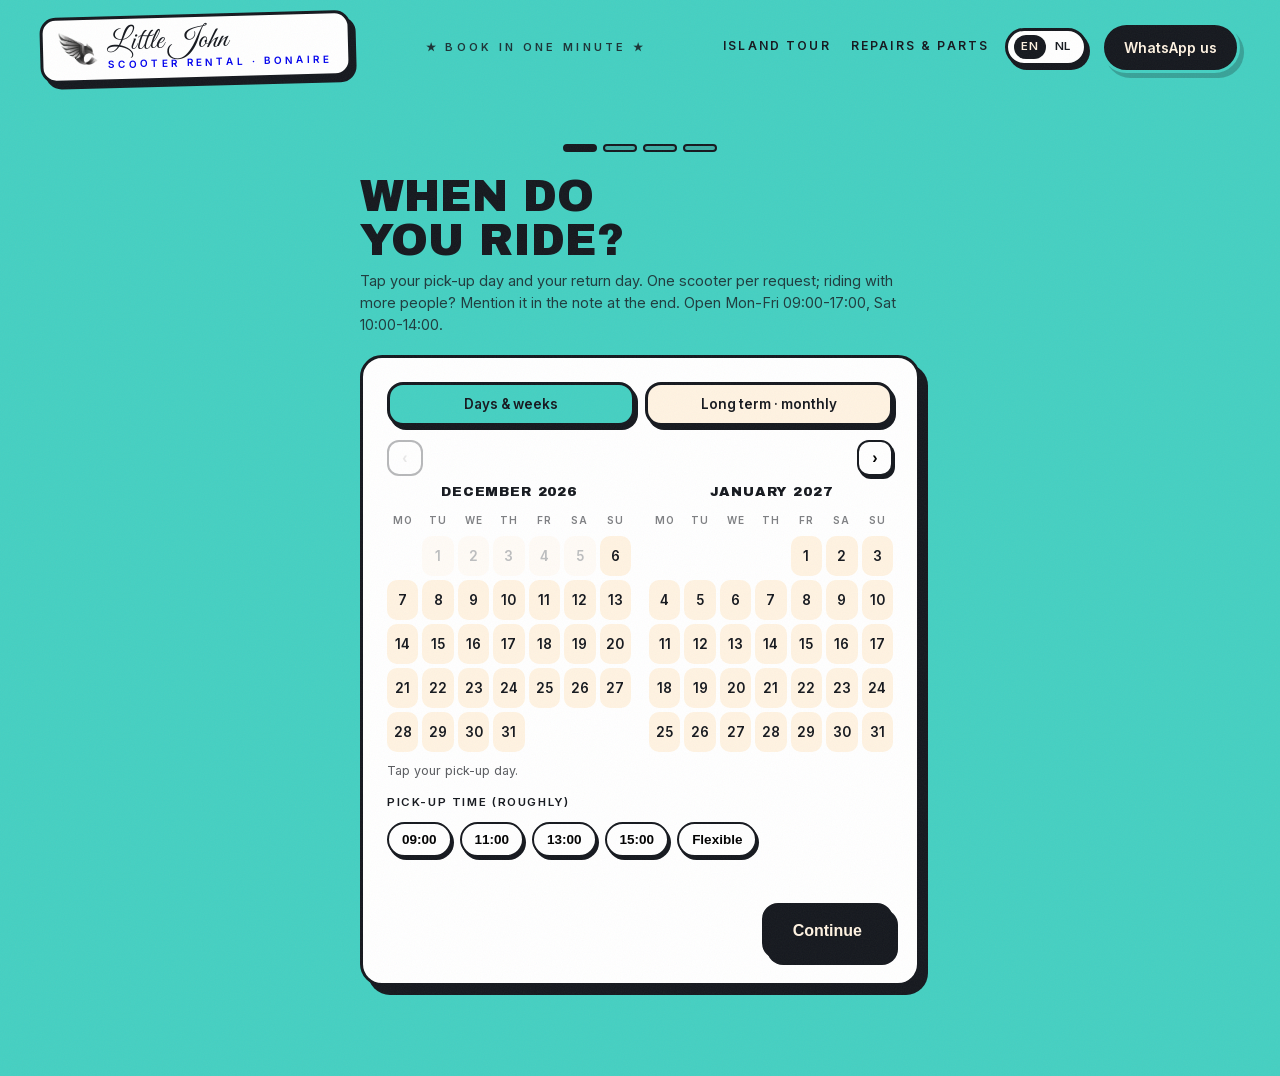
==== commit e4dcfa24: "Add Sjonnie's eagle emblem to the header lockup on all pages Extracted the emblem from his logo PDF " ====
--- a/book/index.html
+++ b/book/index.html
@@ -23,6 +23,7 @@
 
 <header class="topbar">
   <a class="lockup" href="../" aria-label="Little John Scooters home" style="text-decoration:none">
+    <img class="lockup-emblem" src="../assets/img/emblem.png" alt="" width="38" height="32">
     <span class="script">Little John</span>
     <span class="caps">Scooter Rental · <em>Bonaire</em></span>
   </a>
@@ -73,7 +74,7 @@
 </section>
 <section class="q-step" aria-label="Send your request">
   <h1 class="q-title">Send it.<br>Ride it.</h1>
-  <p class="q-sub">One tap opens WhatsApp with your request ready to go. Sjonny confirms it personally. You pay at pickup: cash or card.</p>
+  <p class="q-sub">One tap opens WhatsApp with your request ready to go. Sjonnie confirms it personally. You pay at pickup: cash or card.</p>
   <div class="q-card">
     <ul class="q-recap"><li><b>Scooter</b><span>Myst 50cc</span></li><li><b>From</b><span id="rFrom"></span></li><li><b>Until</b><span id="rUntil"></span></li><li><b>Price est.</b><span id="rEst"></span></li><li><b>Where</b><span id="rWhere"></span></li><li><b>Name</b><span id="rName"></span></li></ul>
     <a class="btn btn-mint btn-big q-wa" id="qSend" href="#" target="_blank" rel="noopener">Send via WhatsApp</a>
--- a/css/styles.css
+++ b/css/styles.css
@@ -41,13 +41,14 @@
   mix-blend-mode: normal;
 }
 .lockup {
-  display: flex; flex-direction: column; line-height: 1;
+  display: grid; grid-template-columns: auto 1fr; column-gap: 10px; align-items: center; line-height: 1;
   background: #fff; border: 3px solid var(--ink); border-radius: 16px;
   padding: 8px 16px 10px; box-shadow: 5px 6px 0 var(--ink);
   transform: rotate(-1.5deg);
 }
-.lockup .script { font-family: var(--script); font-size: clamp(24px, 2.6vw, 30px); color: var(--ink); }
-.lockup .caps { font-size: clamp(8px, .9vw, 10px); letter-spacing: .3em; text-transform: uppercase; font-weight: 600; margin-top: 2px; }
+.lockup-emblem { grid-row: 1 / 3; width: 38px; height: auto; }
+.lockup .script { grid-column: 2; font-family: var(--script); font-size: clamp(24px, 2.6vw, 30px); color: var(--ink); }
+.lockup .caps { grid-column: 2; font-size: clamp(8px, .9vw, 10px); letter-spacing: .3em; text-transform: uppercase; font-weight: 600; margin-top: 2px; }
 .lockup .caps em { font-style: normal; }
 .tagbar {
   font-size: 11px; letter-spacing: .3em; text-transform: uppercase; font-weight: 600;
@@ -473,3 +474,6 @@
   .route-num { min-width: 56px; width: max-content; }
   .topbar { flex-wrap: wrap; row-gap: 8px; }
 }
+
+/* official Sjonnie logo, framed as a footer sticker */
+.brand-sticker { width: 210px; height: auto; border-radius: 16px; border: 3px solid var(--cream); transform: rotate(-2deg); box-shadow: 0 14px 30px rgba(0,0,0,.35); margin: 0 0 22px; }
